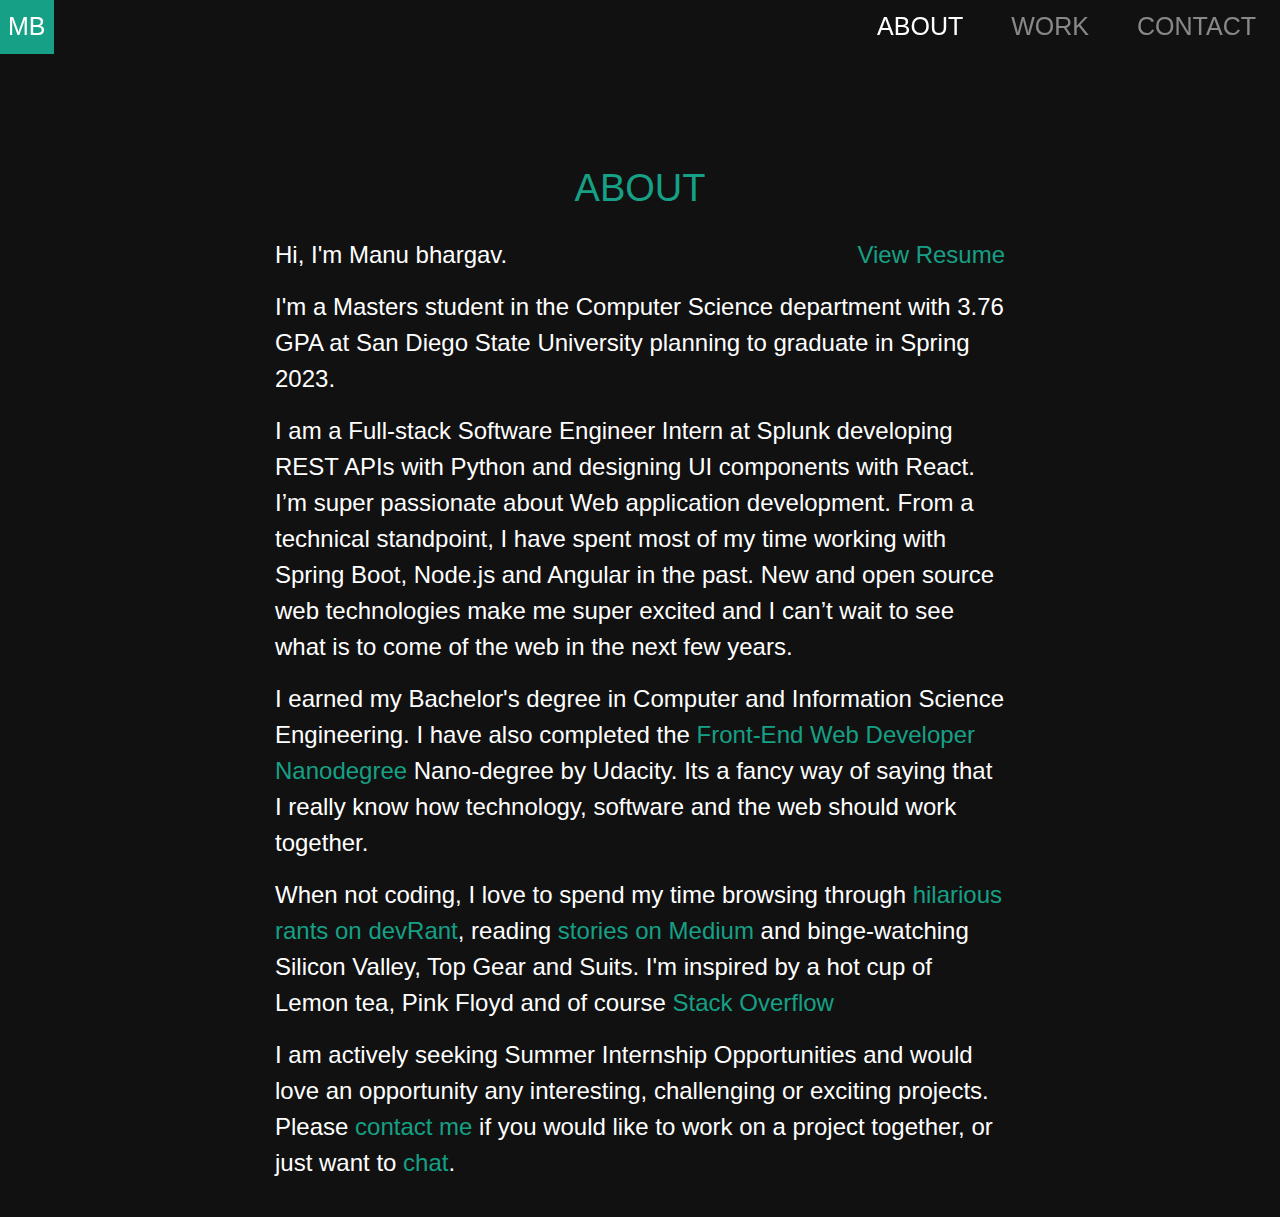
==== about.html @ 7f590735 "Update about.html" ====
<!DOCTYPE html>
<html>
<head>
  <meta charset="utf-8">
  <meta name="viewport" content="width=device-width, initial-scale=1">
  <meta name="theme-color" content="#111">
  <meta name="apple-mobile-web-app-status-bar-style" content="black">
  <script src="js/jquery-3.3.1.slim.min.js"></script>
  <script src="js/popper.min.js"></script>
  <link rel="stylesheet" href="css/bootstrap.min.css">
  <script src="js/bootstrap.min.js"></script>
  <link rel="stylesheet" href="css/main.css">
  <title>Manu Bhargav | Fullstack Developer</title>
</head>
<body class="page-container">
  <header>
    <nav class="navbar fixed-top navbar-expand-lg navbar-expand-md navbar-dark">
      <div class="fill-navbar-brand fill-green"><a class="navbar-brand" href="index.html">MB</a></div>
      <button class="navbar-toggler" type="button" data-toggle="collapse" data-target=".dual-collapse" aria-controls="navbarSupportedContent"
        aria-expanded="false" aria-label="Toggle navigation">
        <span class="navbar-toggler-icon"></span>
      </button>
      <div class="collapse navbar-collapse dual-collapse">
        <ul class="navbar-nav ml-auto">
          <li class="nav-item active about-nav-item">
            <a class="nav-link mx-3" href="about.html">ABOUT</a>
          </li>
          <li class="nav-item work-nav-item">
            <a class="nav-link mx-3" href="work.html">WORK</a>
          </li>
          <li class="nav-item contact-nav-item">
            <a class="nav-link mx-3" href="contact.html">CONTACT</a>
          </li>
        </ul>
      </div>
    </nav>
  </header>
  <main>
    <div class="container about-container">
      <div class="row ">
        <div class="col-2"></div>
        <div class="col-8">
          <div class="main-contact-heading paint-green">ABOUT</div>
          <div class="about-content">
            <p>Hi, I'm Manu bhargav.
              <span class="about-resume"><a href="Manu_SWE_Q1_2022.pdf" target="_blank" class="paint-green">View Resume</a></span>
            </p>
            <p>I'm a Masters student in the Computer Science department with 3.76 GPA at San Diego State University planning to graduate in Spring 2023. </p>
           
            <p> I am a Full-stack Software Engineer Intern at Splunk developing REST APIs with Python and designing UI components with React. 
              I’m super passionate about Web application development. From a technical standpoint, I have spent most of my time working with Spring Boot, Node.js and Angular in the past. 
              New and open source web technologies make me super excited and I can’t wait to see what is to come of the web in the next few years. </p>

            <p>I earned my Bachelor's degree in Computer and Information Science Engineering. 
              I have also completed the <a href="https://confirm.udacity.com/FYSPSANT" target="_blank" class="paint-green"> Front-End Web Developer Nanodegree</a>
              Nano-degree by Udacity. Its a fancy way of saying that I really know how technology, software and the web should work together.</p>

            <p>When not coding, I love to spend my time browsing through 
              <a href="https://devrant.com/users/manubhargav"  target="_blank" class="paint-green">hilarious rants on devRant</a>, 
              reading <a href="https://medium.com/@manubhargav" target="_blank" class="paint-green"> stories on Medium</a> and binge-watching Silicon Valley, 
              Top Gear and Suits. I'm inspired by a hot cup of Lemon tea, Pink Floyd and of course 
              <a href="https://stackexchange.com/users/6721461/manubhargav" target="_blank" class="paint-green">Stack Overflow</a></p>
          
            <p> I am actively seeking Summer Internship Opportunities and would love an opportunity any interesting, challenging or exciting projects. 
              Please <a href="mailto:manubhargav27@gmail.com" target="_blank" class="paint-green">contact me</a> if you would like to work on a project together, or just want to 
              <a href="tel:+16194528256" target="_blank" class="paint-green">chat</a>.
            </p>
        </div>
        </div>
        <div class="col-2"></div>
      </div>
    </div>
  </main>
</body>
</html>
---- css/main.css ----
.page-container {
    background-color: #111 !important;
    color: white;
}

.index-body-container {
    background: url('../img/IMG_5437.JPG');
    background-size:cover;
    background-repeat: no-repeat;
    background-position: center;
}

header {
    margin-bottom: 60px;
    font-size: 25px;
}

.navbar {
    padding: 0px;
    font-weight: 500;
}

.navbar-brand {
    font-size: 25px;
}

main {
    height: 80vh;
}

.fill-navbar-brand {
    margin: 0px;
}

.fill-navbar-brand a {
    margin: 0px;
    padding: 8px;
}

.fill-red a {
    background-color: #e74c3c !important;
}

.fill-blue a {
    background-color: #2980b9 !important;
}

.fill-green a {
    background-color: #16a085 !important;
}

.main-contact-heading, .project-heading-link {
    font-size:38px;
    text-align: center;
    padding-bottom: 20px;
}

.sub-contact-heading, .about-content, .work-sub-heading, .project-content {
    font-size:24px;
    text-align: left;
    padding-bottom: 20px;
}

.contact-container-content {
    margin-bottom: 70px;
}

.contact-details {
    padding: 0px 20px;
    color: #2980b9;
}

.paint-red, .paint-red:hover {
    color: #e74c3c;
}

.paint-green, .paint-green:hover {
    color:#16a085;
}

.paint-blue, .paint-blue:hover {
    color:#2980b9;
}

.about-nav-item:hover {
    border-bottom: 4px solid #16a085;
}

.work-nav-item:hover {
    border-bottom: 4px solid #e74c3c;
}

.contact-nav-item:hover {
    border-bottom: 4px solid #2980b9;
}

.about-container, .work-container, .contact-container {
    padding-top: 100px;
}

.about-resume {
    float:right;
}

.footer-links a {
    color:white;
}

.main-heading {
    font-size: 30px;
    color:white;
}

.sub-heading {
    font-size: 24px;
    color:white;
}

.fill-black, .fill-black a {
    color:black !important;
}

.fill-black.footer-links {
    margin-left: 10%;
}

.navbar-nav {
    text-align: right!important;
}

@media screen and (max-width:530px) {
    .fill-black.footer-links {
        margin-left: 0%;
        padding-bottom: 30px;
    }
    .fa-2x {
        font-size: 1.4em !important;
    }
}

@media screen and (max-width: 768px) {
    .col-8 {
        flex: 0 0 100%;
        max-width: 100%;
    }
    .contact-details {
        display: block;
    }
    form.col-12 {
        margin-top: -300px;
    }
}
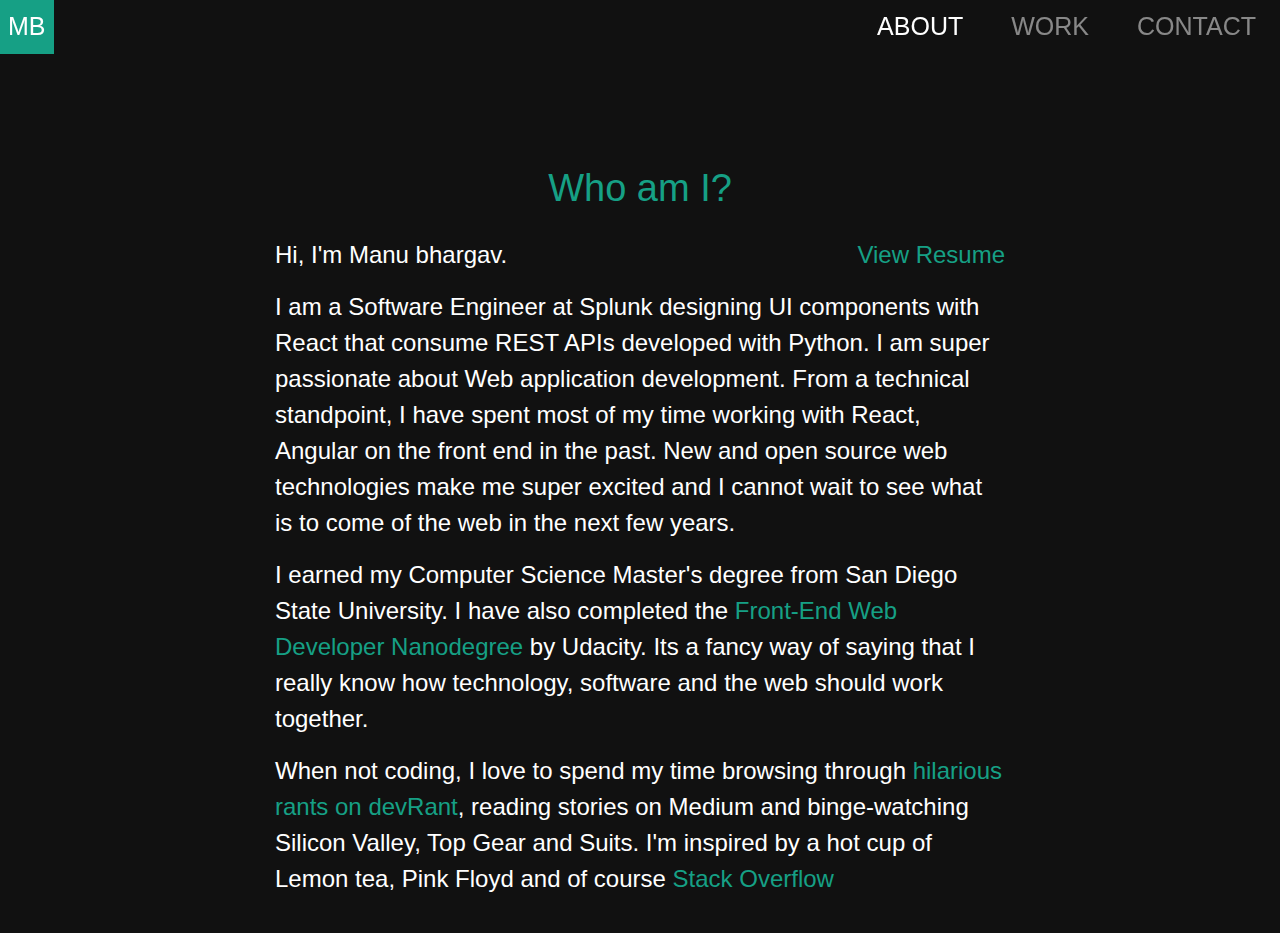
==== commit 991f3dcd: "Change verbiage, Update Resume, Refine CSS" ====
--- a/about.html
+++ b/about.html
@@ -12,7 +12,7 @@
   <link rel="stylesheet" href="css/main.css">
   <title>Manu Bhargav | Fullstack Developer</title>
 </head>
-<body class="page-container">
+<body class="paint-background-black">
   <header>
     <nav class="navbar fixed-top navbar-expand-lg navbar-expand-md navbar-dark">
       <div class="fill-navbar-brand fill-green"><a class="navbar-brand" href="index.html">MB</a></div>
@@ -40,31 +40,26 @@
       <div class="row ">
         <div class="col-2"></div>
         <div class="col-8">
-          <div class="main-contact-heading paint-green">ABOUT</div>
+          <div class="main-contact-heading paint-green">Who am I?</div>
           <div class="about-content">
             <p>Hi, I'm Manu bhargav.
-              <span class="about-resume"><a href="Manu_SWE_Q1_2022.pdf" target="_blank" class="paint-green">View Resume</a></span>
+              <span class="about-resume"><a href="/assets/Manu_SWE_H1_2024.pdf" target="_blank" class="paint-green">View Resume</a></span>
             </p>
-            <p>I'm a Masters student in the Computer Science department with 3.76 GPA at San Diego State University planning to graduate in Spring 2023. </p>
-           
-            <p> I am a Full-stack Software Engineer Intern at Splunk developing REST APIs with Python and designing UI components with React. 
-              I’m super passionate about Web application development. From a technical standpoint, I have spent most of my time working with Spring Boot, Node.js and Angular in the past. 
-              New and open source web technologies make me super excited and I can’t wait to see what is to come of the web in the next few years. </p>
+            <p> I am a Software Engineer at Splunk designing UI components with React that consume REST APIs developed with Python. 
+              I am super passionate about Web application development. From a technical standpoint, 
+              I have spent most of my time working with React, Angular on the front end in the past. 
+              New and open source web technologies make me super excited and 
+              I cannot wait to see what is to come of the web in the next few years. </p>
 
-            <p>I earned my Bachelor's degree in Computer and Information Science Engineering. 
+            <p>I earned my Computer Science Master's degree from San Diego State University. 
               I have also completed the <a href="https://confirm.udacity.com/FYSPSANT" target="_blank" class="paint-green"> Front-End Web Developer Nanodegree</a>
-              Nano-degree by Udacity. Its a fancy way of saying that I really know how technology, software and the web should work together.</p>
+              by Udacity. Its a fancy way of saying that I really know how technology, software and the web should work together.</p>
 
             <p>When not coding, I love to spend my time browsing through 
               <a href="https://devrant.com/users/manubhargav"  target="_blank" class="paint-green">hilarious rants on devRant</a>, 
-              reading <a href="https://medium.com/@manubhargav" target="_blank" class="paint-green"> stories on Medium</a> and binge-watching Silicon Valley, 
-              Top Gear and Suits. I'm inspired by a hot cup of Lemon tea, Pink Floyd and of course 
+              reading stories on Medium and binge-watching Silicon Valley, Top Gear and Suits. 
+              I'm inspired by a hot cup of Lemon tea, Pink Floyd and of course 
               <a href="https://stackexchange.com/users/6721461/manubhargav" target="_blank" class="paint-green">Stack Overflow</a></p>
-          
-            <p> I am actively seeking Summer Internship Opportunities and would love an opportunity any interesting, challenging or exciting projects. 
-              Please <a href="mailto:manubhargav27@gmail.com" target="_blank" class="paint-green">contact me</a> if you would like to work on a project together, or just want to 
-              <a href="tel:+16194528256" target="_blank" class="paint-green">chat</a>.
-            </p>
         </div>
         </div>
         <div class="col-2"></div>
--- a/css/main.css
+++ b/css/main.css
@@ -1,9 +1,9 @@
-.page-container {
+.paint-background-black {
     background-color: #111 !important;
     color: white;
 }
 
-.index-body-container {
+.paint-background-with-image {
     background: url('../img/IMG_5437.JPG');
     background-size:cover;
     background-repeat: no-repeat;
@@ -53,6 +53,10 @@
     font-size:38px;
     text-align: center;
     padding-bottom: 20px;
+}
+
+.intro-container {
+    text-align: center;
 }
 
 .sub-contact-heading, .about-content, .work-sub-heading, .project-content {
@@ -108,7 +112,8 @@
 
 .main-heading {
     font-size: 30px;
-    color:white;
+    text-transform: capitalize;
+    /* color:white; */
 }
 
 .sub-heading {
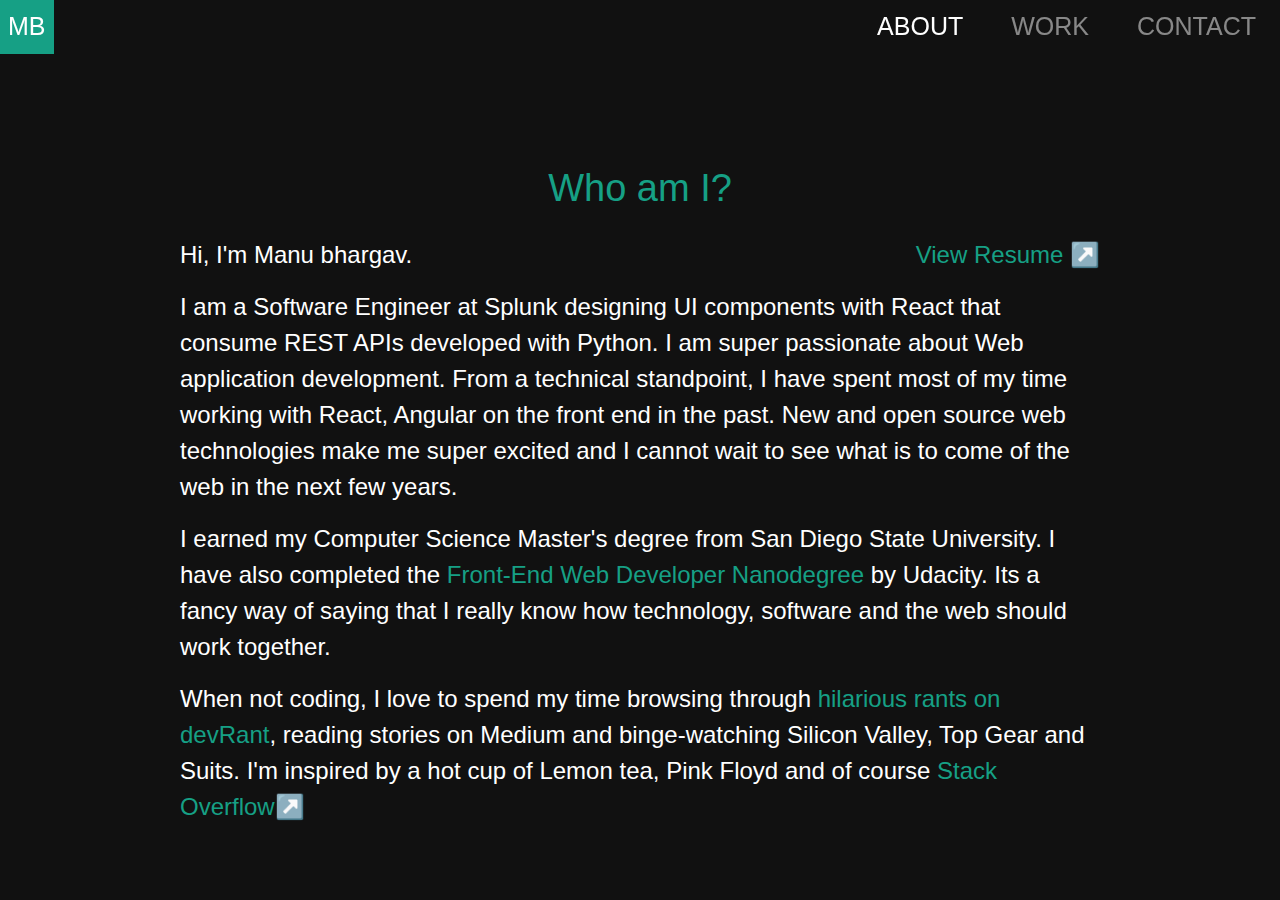
==== commit 59d8d69d: "Format files, Refine styling" ====
--- a/about.html
+++ b/about.html
@@ -1,5 +1,6 @@
 <!DOCTYPE html>
 <html>
+
 <head>
   <meta charset="utf-8">
   <meta name="viewport" content="width=device-width, initial-scale=1">
@@ -12,12 +13,13 @@
   <link rel="stylesheet" href="css/main.css">
   <title>Manu Bhargav | Fullstack Developer</title>
 </head>
+
 <body class="paint-background-black">
   <header>
     <nav class="navbar fixed-top navbar-expand-lg navbar-expand-md navbar-dark">
       <div class="fill-navbar-brand fill-green"><a class="navbar-brand" href="index.html">MB</a></div>
-      <button class="navbar-toggler" type="button" data-toggle="collapse" data-target=".dual-collapse" aria-controls="navbarSupportedContent"
-        aria-expanded="false" aria-label="Toggle navigation">
+      <button class="navbar-toggler" type="button" data-toggle="collapse" data-target=".dual-collapse"
+        aria-controls="navbarSupportedContent" aria-expanded="false" aria-label="Toggle navigation">
         <span class="navbar-toggler-icon"></span>
       </button>
       <div class="collapse navbar-collapse dual-collapse">
@@ -38,33 +40,41 @@
   <main>
     <div class="container about-container">
       <div class="row ">
-        <div class="col-2"></div>
-        <div class="col-8">
+        <div class="col-1"></div>
+        <div class="col-10">
           <div class="main-contact-heading paint-green">Who am I?</div>
           <div class="about-content">
             <p>Hi, I'm Manu bhargav.
-              <span class="about-resume"><a href="/assets/Manu_SWE_H1_2024.pdf" target="_blank" class="paint-green">View Resume</a></span>
+              <span class="about-resume"><a href="/assets/Manu_SWE_H1_2024.pdf" target="_blank" class="paint-green">View
+                  Resume</a> ↗</span>
             </p>
-            <p> I am a Software Engineer at Splunk designing UI components with React that consume REST APIs developed with Python. 
-              I am super passionate about Web application development. From a technical standpoint, 
-              I have spent most of my time working with React, Angular on the front end in the past. 
-              New and open source web technologies make me super excited and 
+            <p> I am a Software Engineer at Splunk designing UI components with React that consume REST APIs developed
+              with Python.
+              I am super passionate about Web application development. From a technical standpoint,
+              I have spent most of my time working with React, Angular on the front end in the past.
+              New and open source web technologies make me super excited and
               I cannot wait to see what is to come of the web in the next few years. </p>
 
-            <p>I earned my Computer Science Master's degree from San Diego State University. 
-              I have also completed the <a href="https://confirm.udacity.com/FYSPSANT" target="_blank" class="paint-green"> Front-End Web Developer Nanodegree</a>
-              by Udacity. Its a fancy way of saying that I really know how technology, software and the web should work together.</p>
+            <p>I earned my Computer Science Master's degree from San Diego State University.
+              I have also completed the <a href="https://confirm.udacity.com/FYSPSANT" target="_blank"
+                class="paint-green"> Front-End Web Developer Nanodegree</a>
+              by Udacity. Its a fancy way of saying that I really know how technology, software and the web should work
+              together.</p>
 
-            <p>When not coding, I love to spend my time browsing through 
-              <a href="https://devrant.com/users/manubhargav"  target="_blank" class="paint-green">hilarious rants on devRant</a>, 
-              reading stories on Medium and binge-watching Silicon Valley, Top Gear and Suits. 
-              I'm inspired by a hot cup of Lemon tea, Pink Floyd and of course 
-              <a href="https://stackexchange.com/users/6721461/manubhargav" target="_blank" class="paint-green">Stack Overflow</a></p>
+            <p>When not coding, I love to spend my time browsing through
+              <a href="https://devrant.com/users/manubhargav" target="_blank" class="paint-green">hilarious rants on
+                devRant</a>,
+              reading stories on Medium and binge-watching Silicon Valley, Top Gear and Suits.
+              I'm inspired by a hot cup of Lemon tea, Pink Floyd and of course
+              <a href="https://stackexchange.com/users/6721461/manubhargav" target="_blank" class="paint-green">Stack
+                Overflow</a>↗
+            </p>
+          </div>
         </div>
-        </div>
-        <div class="col-2"></div>
+        <div class="col-1"></div>
       </div>
     </div>
   </main>
 </body>
-</html>
+
+</html>--- a/css/main.css
+++ b/css/main.css
@@ -5,7 +5,7 @@
 
 .paint-background-with-image {
     background: url('../img/IMG_5437.JPG');
-    background-size:cover;
+    background-size: cover;
     background-repeat: no-repeat;
     background-position: center;
 }
@@ -25,7 +25,7 @@
 }
 
 main {
-    height: 80vh;
+    height: 87vh;
 }
 
 .fill-navbar-brand {
@@ -50,7 +50,7 @@
 }
 
 .main-contact-heading, .project-heading-link {
-    font-size:38px;
+    font-size: 38px;
     text-align: center;
     padding-bottom: 20px;
 }
@@ -60,7 +60,7 @@
 }
 
 .sub-contact-heading, .about-content, .work-sub-heading, .project-content {
-    font-size:24px;
+    font-size: 24px;
     text-align: left;
     padding-bottom: 20px;
 }
@@ -79,11 +79,11 @@
 }
 
 .paint-green, .paint-green:hover {
-    color:#16a085;
+    color: #16a085;
 }
 
 .paint-blue, .paint-blue:hover {
-    color:#2980b9;
+    color: #2980b9;
 }
 
 .about-nav-item:hover {
@@ -103,11 +103,11 @@
 }
 
 .about-resume {
-    float:right;
+    float: right;
 }
 
 .footer-links a {
-    color:white;
+    color: white;
 }
 
 .main-heading {
@@ -118,11 +118,11 @@
 
 .sub-heading {
     font-size: 24px;
-    color:white;
+    color: white;
 }
 
 .fill-black, .fill-black a {
-    color:black !important;
+    color: black !important;
 }
 
 .fill-black.footer-links {
@@ -130,7 +130,7 @@
 }
 
 .navbar-nav {
-    text-align: right!important;
+    text-align: right !important;
 }
 
 @media screen and (max-width:530px) {
@@ -138,6 +138,7 @@
         margin-left: 0%;
         padding-bottom: 30px;
     }
+
     .fa-2x {
         font-size: 1.4em !important;
     }
@@ -148,10 +149,12 @@
         flex: 0 0 100%;
         max-width: 100%;
     }
+
     .contact-details {
         display: block;
     }
+
     form.col-12 {
         margin-top: -300px;
     }
-}
+}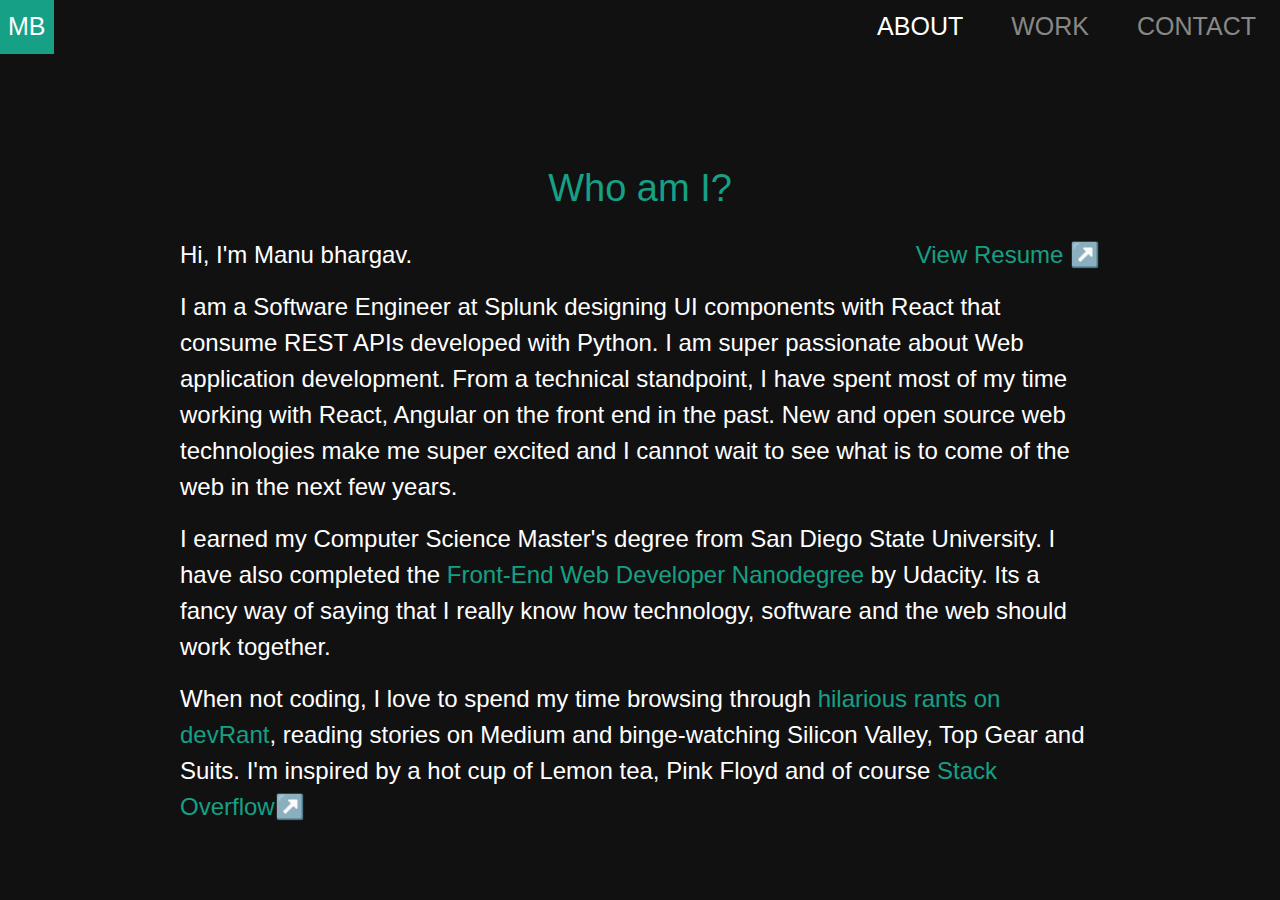
==== commit cbcef2f3: "Refine Sticky Navbar styling" ====
--- a/about.html
+++ b/about.html
@@ -16,7 +16,7 @@
 
 <body class="paint-background-black">
   <header>
-    <nav class="navbar fixed-top navbar-expand-lg navbar-expand-md navbar-dark">
+    <nav class="navbar fixed-top navbar-expand-lg navbar-expand-md navbar-dark paint-background-black">
       <div class="fill-navbar-brand fill-green"><a class="navbar-brand" href="index.html">MB</a></div>
       <button class="navbar-toggler" type="button" data-toggle="collapse" data-target=".dual-collapse"
         aria-controls="navbarSupportedContent" aria-expanded="false" aria-label="Toggle navigation">
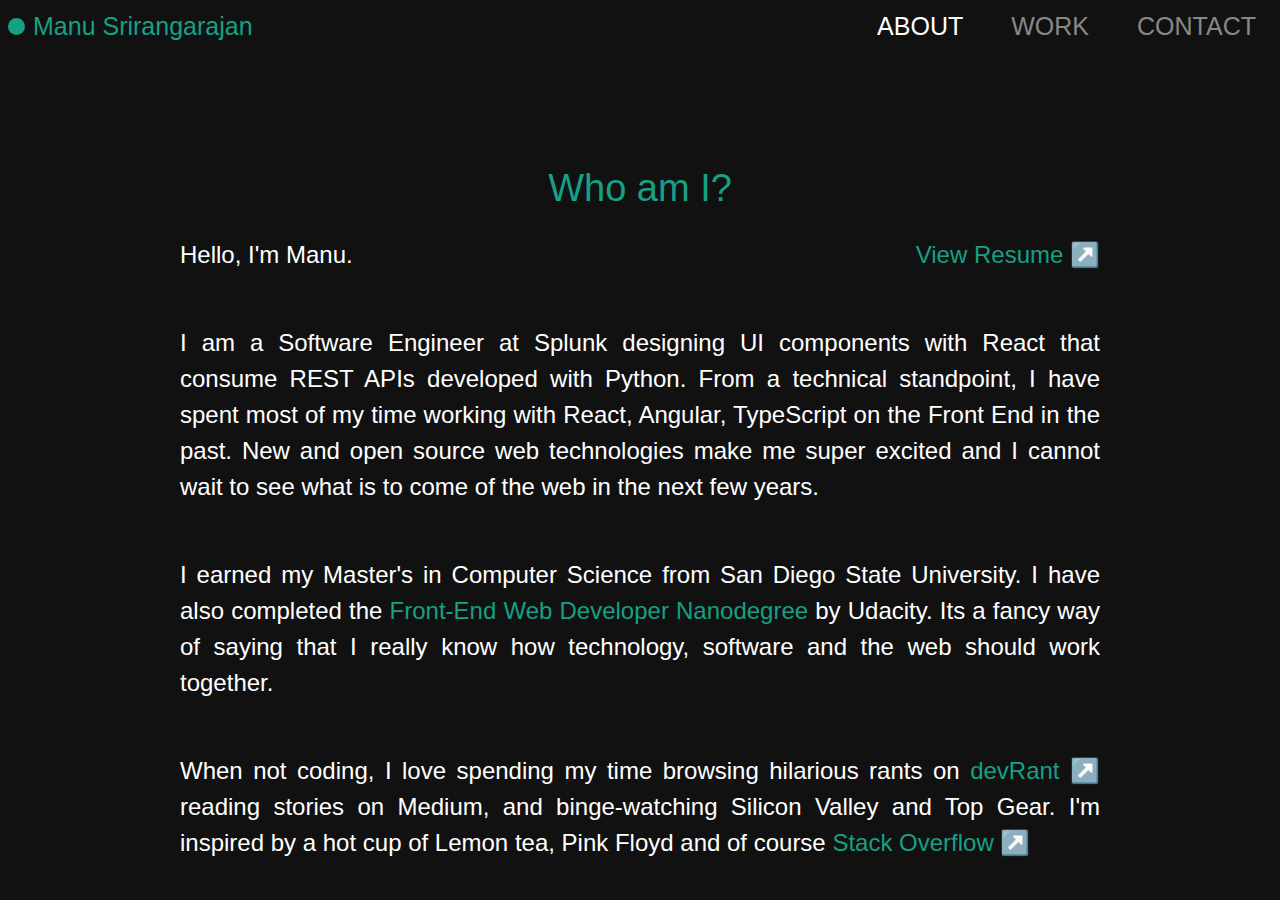
==== commit ae03aad7: "Refine Logo Styling and Add Potrait on landing page" ====
--- a/about.html
+++ b/about.html
@@ -17,57 +17,52 @@
 <body class="paint-background-black">
   <header>
     <nav class="navbar fixed-top navbar-expand-lg navbar-expand-md navbar-dark paint-background-black">
-      <div class="fill-navbar-brand fill-green"><a class="navbar-brand" href="index.html">MB</a></div>
+      <div class="fill-navbar-brand fill-green">
+        <div class="navbar-circle"></div><a class="navbar-brand" href="index.html">Manu Srirangarajan</a>
+      </div>
       <button class="navbar-toggler" type="button" data-toggle="collapse" data-target=".dual-collapse"
         aria-controls="navbarSupportedContent" aria-expanded="false" aria-label="Toggle navigation">
         <span class="navbar-toggler-icon"></span>
       </button>
       <div class="collapse navbar-collapse dual-collapse">
         <ul class="navbar-nav ml-auto">
-          <li class="nav-item active about-nav-item">
-            <a class="nav-link mx-3" href="about.html">ABOUT</a>
-          </li>
-          <li class="nav-item work-nav-item">
-            <a class="nav-link mx-3" href="work.html">WORK</a>
-          </li>
-          <li class="nav-item contact-nav-item">
-            <a class="nav-link mx-3" href="contact.html">CONTACT</a>
-          </li>
+          <li class="nav-item active about-nav-item"><a class="nav-link mx-3" href="about.html">ABOUT</a></li>
+          <li class="nav-item work-nav-item"><a class="nav-link mx-3" href="work.html">WORK</a></li>
+          <li class="nav-item contact-nav-item"><a class="nav-link mx-3" href="contact.html">CONTACT</a></li>
         </ul>
       </div>
     </nav>
   </header>
   <main>
     <div class="container about-container">
-      <div class="row ">
+      <div class="row">
         <div class="col-1"></div>
         <div class="col-10">
           <div class="main-contact-heading paint-green">Who am I?</div>
-          <div class="about-content">
-            <p>Hi, I'm Manu bhargav.
-              <span class="about-resume"><a href="/assets/Manu_SWE_H1_2024.pdf" target="_blank" class="paint-green">View
-                  Resume</a> ↗</span>
-            </p>
+          <div class="about-content text-justify">
+            <p>Hello, I'm Manu. <span class="about-resume"><a href="/assets/Manu_SWE_H1_2024.pdf" target="_blank"
+                  class="paint-green">View Resume ↗</a></span>
+            </p><br />
+
             <p> I am a Software Engineer at Splunk designing UI components with React that consume REST APIs developed
-              with Python.
-              I am super passionate about Web application development. From a technical standpoint,
-              I have spent most of my time working with React, Angular on the front end in the past.
-              New and open source web technologies make me super excited and
-              I cannot wait to see what is to come of the web in the next few years. </p>
+              with Python. From a technical standpoint, I have spent most of my time working with React, Angular,
+              TypeScript on the
+              Front End in the past. New and open source web technologies make me super excited and I cannot wait to see
+              what is to come of the web in the next few years.
+            </p><br />
 
-            <p>I earned my Computer Science Master's degree from San Diego State University.
-              I have also completed the <a href="https://confirm.udacity.com/FYSPSANT" target="_blank"
-                class="paint-green"> Front-End Web Developer Nanodegree</a>
-              by Udacity. Its a fancy way of saying that I really know how technology, software and the web should work
-              together.</p>
+            <p>I earned my Master's in Computer Science from San Diego State University. I have also completed the
+              <a href="https://confirm.udacity.com/FYSPSANT" target="_blank" class="paint-green"> Front-End Web
+                Developer Nanodegree</a> by Udacity. Its a fancy way of saying that I really know how technology,
+              software and the web should work together.
+            </p><br />
 
-            <p>When not coding, I love to spend my time browsing through
-              <a href="https://devrant.com/users/manubhargav" target="_blank" class="paint-green">hilarious rants on
-                devRant</a>,
-              reading stories on Medium and binge-watching Silicon Valley, Top Gear and Suits.
+            <p>When not coding, I love spending my time browsing hilarious rants on
+              <a href="https://devrant.com/users/manubhargav" target="_blank" class="paint-green">devRant ↗</a>
+              reading stories on Medium, and binge-watching Silicon Valley and Top Gear.
               I'm inspired by a hot cup of Lemon tea, Pink Floyd and of course
               <a href="https://stackexchange.com/users/6721461/manubhargav" target="_blank" class="paint-green">Stack
-                Overflow</a>↗
+                Overflow ↗</a>
             </p>
           </div>
         </div>
--- a/css/main.css
+++ b/css/main.css
@@ -30,6 +30,15 @@
 
 .fill-navbar-brand {
     margin: 0px;
+    padding-left: 0.5rem;
+}
+
+.navbar-circle {
+    min-width: 17px;
+    min-height: 17px;
+    border-radius: 50%;
+    background-color: white;
+    display: inline-block;
 }
 
 .fill-navbar-brand a {
@@ -38,14 +47,26 @@
 }
 
 .fill-red a {
+    color: #e74c3c !important;
+}
+
+.fill-blue a {
+    color: #2980b9 !important;
+}
+
+.fill-green a {
+    color: #16a085 !important;
+}
+
+.fill-red div {
     background-color: #e74c3c !important;
 }
 
-.fill-blue a {
+.fill-blue div {
     background-color: #2980b9 !important;
 }
 
-.fill-green a {
+.fill-green div {
     background-color: #16a085 !important;
 }
 
@@ -113,12 +134,19 @@
 .main-heading {
     font-size: 30px;
     text-transform: capitalize;
+    font-weight: bold;
     /* color:white; */
 }
 
 .sub-heading {
     font-size: 24px;
     color: white;
+}
+
+.potrait-image {
+    width: 100%;
+    max-width: 700px;
+    border-radius: 50%;
 }
 
 .fill-black, .fill-black a {
@@ -133,10 +161,19 @@
     text-align: right !important;
 }
 
+/* 
+.text-align-justify {
+    text-align: justify;
+} */
+
 @media screen and (max-width:530px) {
     .fill-black.footer-links {
         margin-left: 0%;
         padding-bottom: 30px;
+    }
+
+    .text-justify {
+        text-align: left !important;
     }
 
     .fa-2x {
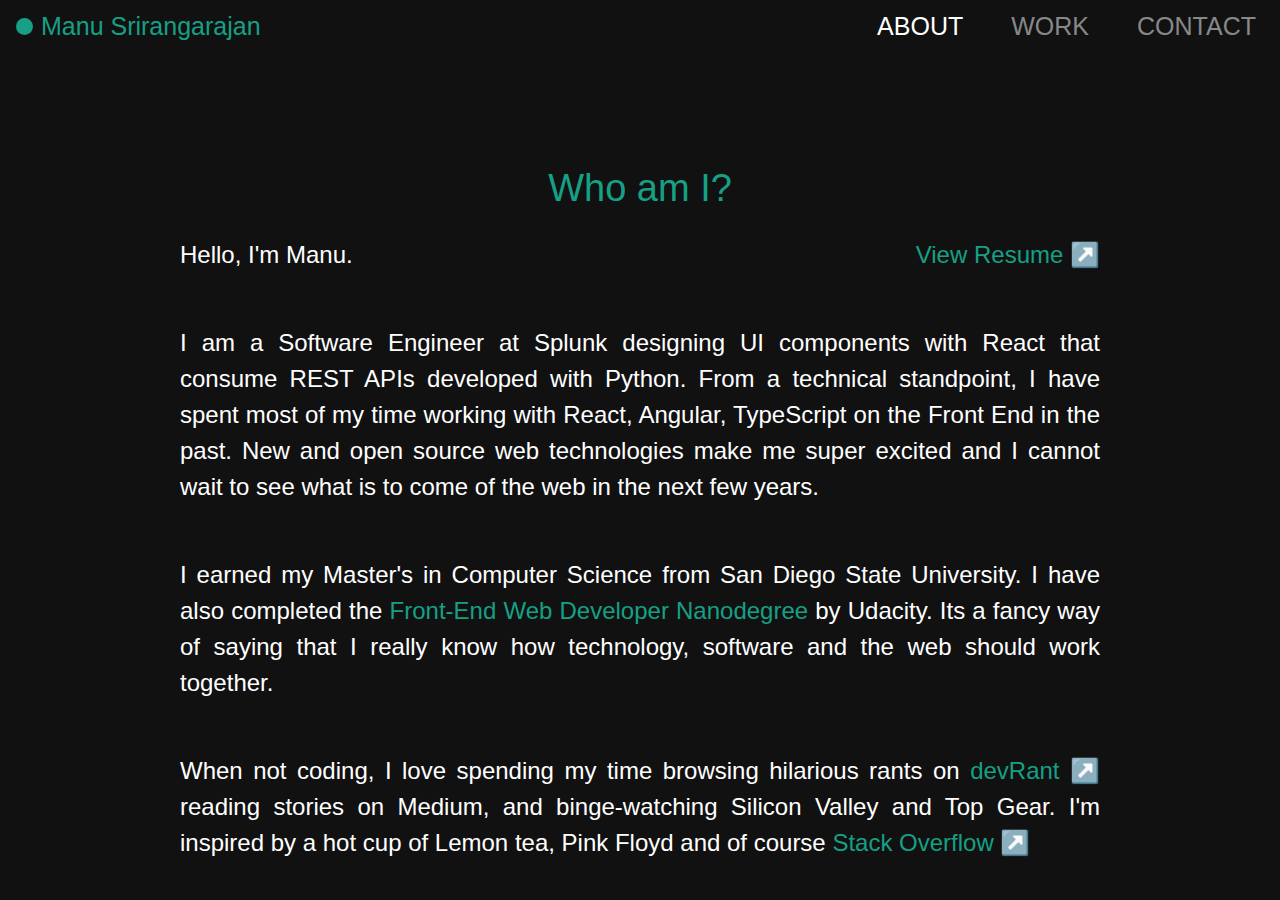
==== commit 6ceccfa9: "Update about.html" ====
--- a/about.html
+++ b/about.html
@@ -58,7 +58,7 @@
             </p><br />
 
             <p>When not coding, I love spending my time browsing hilarious rants on
-              <a href="https://devrant.com/users/manubhargav" target="_blank" class="paint-green">devRant ↗</a>
+              <a href="https://devrant.com/" target="_blank" class="paint-green">devRant ↗</a>
               reading stories on Medium, and binge-watching Silicon Valley and Top Gear.
               I'm inspired by a hot cup of Lemon tea, Pink Floyd and of course
               <a href="https://stackexchange.com/users/6721461/manubhargav" target="_blank" class="paint-green">Stack
@@ -72,4 +72,4 @@
   </main>
 </body>
 
-</html>+</html>
--- a/css/main.css
+++ b/css/main.css
@@ -28,9 +28,13 @@
     height: 87vh;
 }
 
+.navbar-toggler {
+    margin-right: 1rem;
+}
+
 .fill-navbar-brand {
     margin: 0px;
-    padding-left: 0.5rem;
+    padding-left: 1rem;
 }
 
 .navbar-circle {
@@ -86,6 +90,10 @@
     padding-bottom: 20px;
 }
 
+.sub-contact-heading {
+    text-align: center;
+}
+
 .contact-container-content {
     margin-bottom: 70px;
 }
@@ -93,6 +101,7 @@
 .contact-details {
     padding: 0px 20px;
     color: #2980b9;
+    font-size: 24px;
 }
 
 .paint-red, .paint-red:hover {
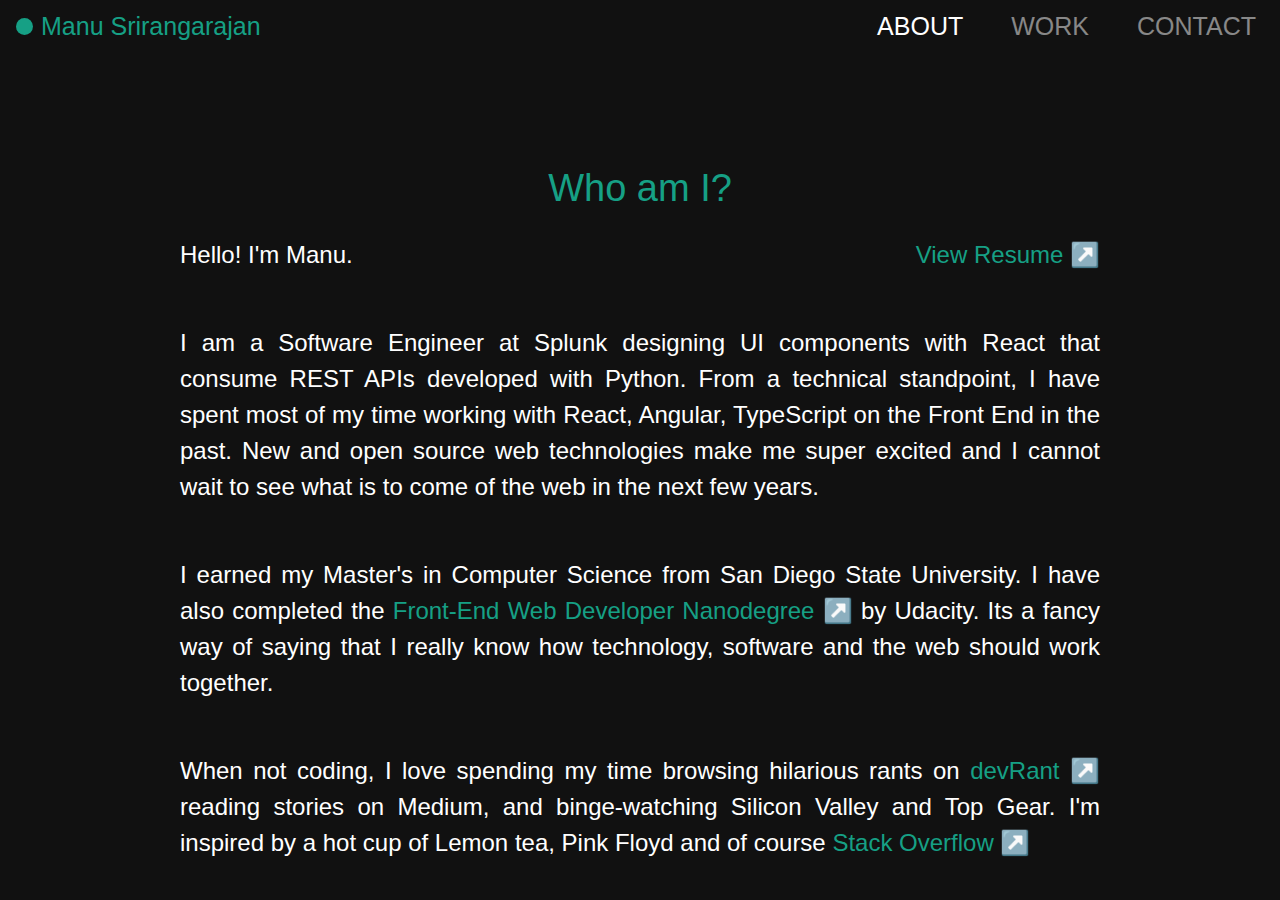
==== commit d6ecf535: "Update about.html" ====
--- a/about.html
+++ b/about.html
@@ -40,7 +40,7 @@
         <div class="col-10">
           <div class="main-contact-heading paint-green">Who am I?</div>
           <div class="about-content text-justify">
-            <p>Hello, I'm Manu. <span class="about-resume"><a href="/assets/Manu_SWE_H1_2024.pdf" target="_blank"
+            <p>Hello! I'm Manu. <span class="about-resume"><a href="/assets/Manu_SWE_H1_2024.pdf" target="_blank"
                   class="paint-green">View Resume ↗</a></span>
             </p><br />
 
@@ -52,8 +52,8 @@
             </p><br />
 
             <p>I earned my Master's in Computer Science from San Diego State University. I have also completed the
-              <a href="https://confirm.udacity.com/FYSPSANT" target="_blank" class="paint-green"> Front-End Web
-                Developer Nanodegree</a> by Udacity. Its a fancy way of saying that I really know how technology,
+              <a href="https://www.udacity.com/certificate/e/8efa0868-b5ee-11e7-b76c-d383aeec7474" target="_blank" class="paint-green"> Front-End Web
+                Developer Nanodegree ↗</a> by Udacity. Its a fancy way of saying that I really know how technology,
               software and the web should work together.
             </p><br />
 
